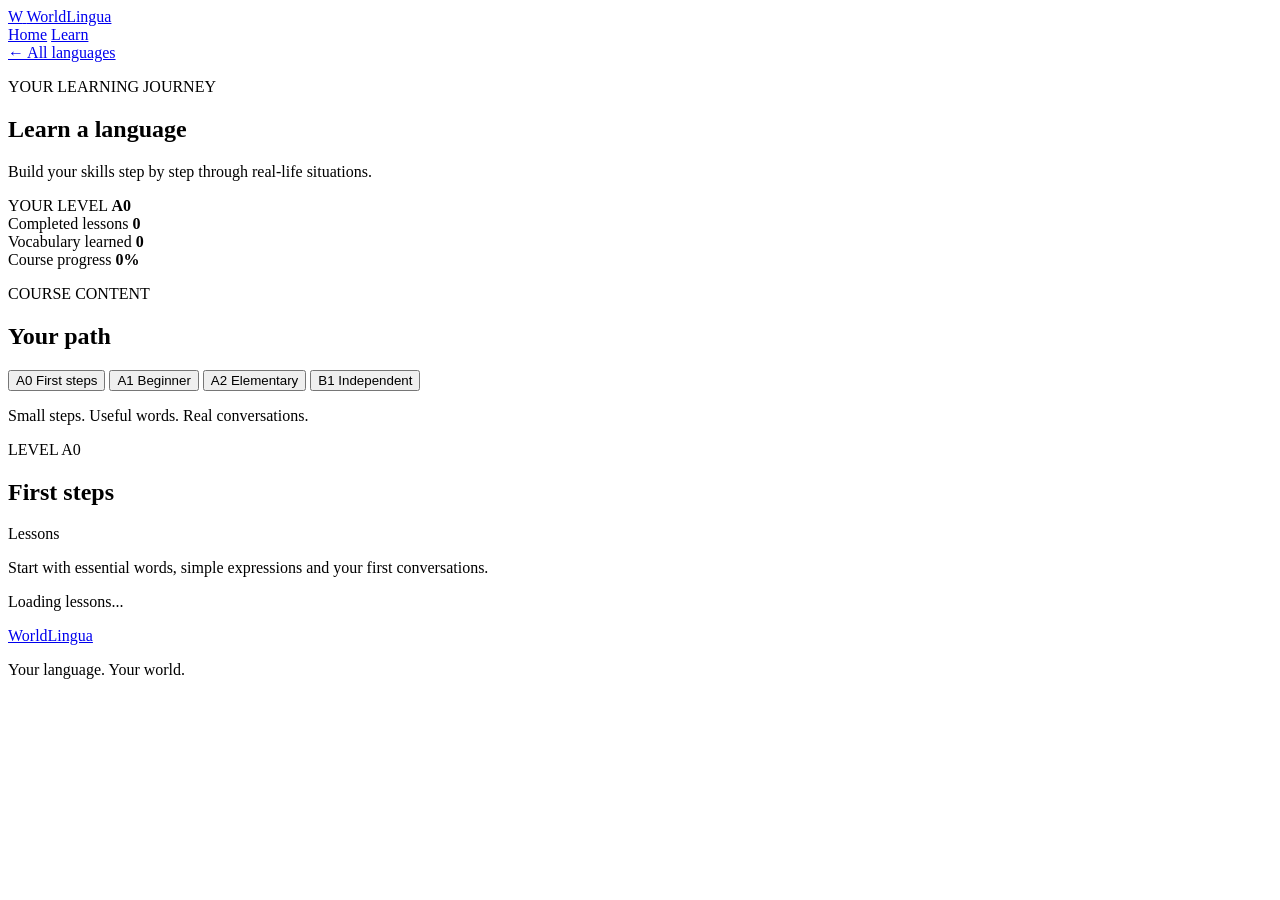
==== learn.html @ dd46c09b "Add files via upload" ====
<!DOCTYPE html>
<html lang="en">
<head>
  <meta charset="UTF-8">
  <meta name="viewport" content="width=device-width, initial-scale=1.0">
  <meta name="theme-color" content="#f7f5ef">
  <meta name="description" content="Learn languages step by step with WorldLingua. Explore vocabulary, useful sentences, dialogues and practical exercises from A0 to B1.">
  <title>Learn | WorldLingua</title>
  <link rel="stylesheet" href="css/style.css">
</head>
<body class="learn-page">

  <header class="site-header">
    <a class="brand" href="index.html" aria-label="WorldLingua homepage">
      <span class="brand-mark" aria-hidden="true">W</span>
      <span>WorldLingua</span>
    </a>

    <nav class="header-nav" aria-label="Main navigation">
      <a href="index.html">Home</a>
      <a href="#course-content">Learn</a>
    </nav>
  </header>

  <main class="learn-main">

    <section class="learn-heading">
      <a class="back-link" href="index.html">← All languages</a>

      <div class="learn-heading-row">
        <div>
          <p class="eyebrow">YOUR LEARNING JOURNEY</p>
          <h1 id="language-title">Learn a language</h1>
          <p class="learn-intro" id="language-description">
            Build your skills step by step through real-life situations.
          </p>
        </div>

        <div class="level-indicator">
          <span class="level-label">YOUR LEVEL</span>
          <strong id="current-level">A0</strong>
        </div>
      </div>
    </section>

    <section class="learning-overview" aria-label="Learning progress">
      <div class="overview-card">
        <span class="overview-label">Completed lessons</span>
        <strong id="completed-count">0</strong>
      </div>

      <div class="overview-card">
        <span class="overview-label">Vocabulary learned</span>
        <strong id="vocabulary-count">0</strong>
      </div>

      <div class="overview-card">
        <span class="overview-label">Course progress</span>
        <strong id="progress-percent">0%</strong>
      </div>
    </section>

    <section class="course-layout" id="course-content">

      <aside class="course-sidebar">
        <div class="sidebar-heading">
          <p class="eyebrow">COURSE CONTENT</p>
          <h2>Your path</h2>
        </div>

        <div class="level-tabs" id="level-tabs" aria-label="Choose your level">
          <button class="level-tab active" type="button" data-level="A0">
            <span class="level-tab-code">A0</span>
            <span class="level-tab-name">First steps</span>
          </button>

          <button class="level-tab" type="button" data-level="A1">
            <span class="level-tab-code">A1</span>
            <span class="level-tab-name">Beginner</span>
          </button>

          <button class="level-tab" type="button" data-level="A2">
            <span class="level-tab-code">A2</span>
            <span class="level-tab-name">Elementary</span>
          </button>

          <button class="level-tab" type="button" data-level="B1">
            <span class="level-tab-code">B1</span>
            <span class="level-tab-name">Independent</span>
          </button>
        </div>

        <div class="sidebar-note">
          <span class="sidebar-note-line"></span>
          <p>Small steps. Useful words. Real conversations.</p>
        </div>
      </aside>

      <div class="course-main">

        <section class="lesson-list-section" id="lesson-list-section">
          <div class="section-heading-row">
            <div>
              <p class="eyebrow" id="selected-level-eyebrow">LEVEL A0</p>
              <h2 id="selected-level-title">First steps</h2>
            </div>
            <span class="lesson-total" id="lesson-total">Lessons</span>
          </div>

          <p class="section-description" id="level-description">
            Start with essential words, simple expressions and your first conversations.
          </p>

          <div id="lesson-list" class="lesson-list">
            <p class="loading-message">Loading lessons...</p>
          </div>
        </section>

        <section class="lesson-workspace" id="lesson-workspace" hidden>
          <div class="workspace-top">
            <button class="back-link" type="button" id="back-to-lessons">
              ← Back to lessons
            </button>
            <span id="lesson-level-badge" class="lesson-level-badge">A0</span>
          </div>

          <div class="workspace-heading">
            <p class="eyebrow" id="lesson-category">EVERYDAY LIFE</p>
            <h2 id="lesson-title">Lesson title</h2>
            <p id="lesson-intro" class="section-description"></p>
          </div>

          <div class="lesson-step-tabs" id="lesson-step-tabs" aria-label="Lesson sections">
            <button type="button" class="lesson-step-tab active" data-step="vocabulary">
              Vocabulary
            </button>
            <button type="button" class="lesson-step-tab" data-step="sentences">
              Sentences
            </button>
            <button type="button" class="lesson-step-tab" data-step="dialogue">
              Dialogue
            </button>
            <button type="button" class="lesson-step-tab" data-step="practice">
              Practice
            </button>
          </div>

          <div class="lesson-panel" id="lesson-panel">
            <p class="loading-message">Preparing your lesson...</p>
          </div>

          <div class="lesson-navigation">
            <button type="button" class="button button-secondary" id="previous-lesson">
              Previous lesson
            </button>
            <button type="button" class="button button-primary" id="next-lesson">
              Next lesson →
            </button>
          </div>

          <div class="lesson-completion">
            <div>
              <h3>Finished this lesson?</h3>
              <p>Mark it as complete to track your learning progress.</p>
            </div>
            <button type="button" class="button button-primary" id="complete-lesson">
              Mark as complete
            </button>
          </div>
        </section>

      </div>
    </section>

  </main>

  <footer class="site-footer">
    <a class="footer-brand" href="index.html">WorldLingua</a>
    <p>Your language. Your world.</p>
  </footer>

  <script src="languages/de.js"></script>
  <script src="languages/en.js"></script>
  <script src="languages/fr.js"></script>
  <script src="languages/es.js"></script>
  <script src="languages/ja.js"></script>

  <script src="js/speech.js"></script>
  <script src="js/progress.js"></script>
  <script src="js/learner.js"></script>
  <script src="js/app.js"></script>

</body>
</html>
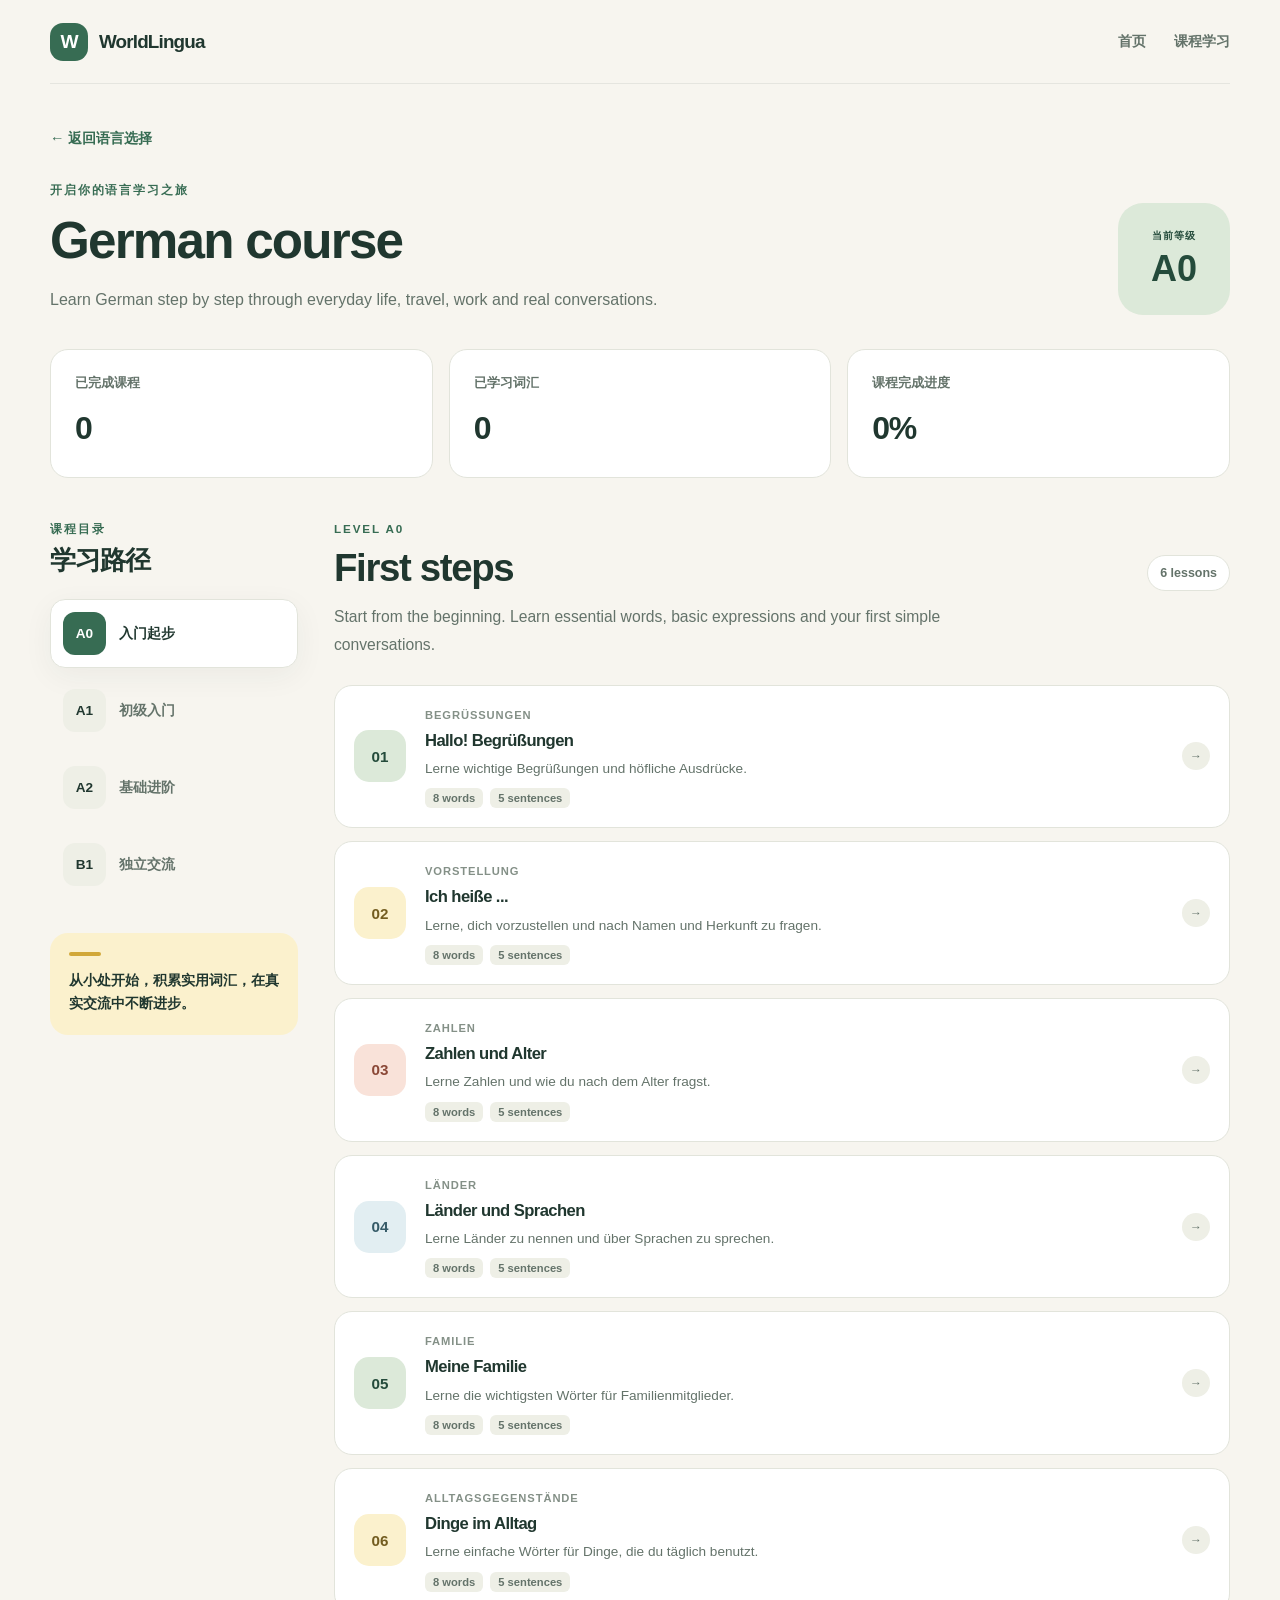
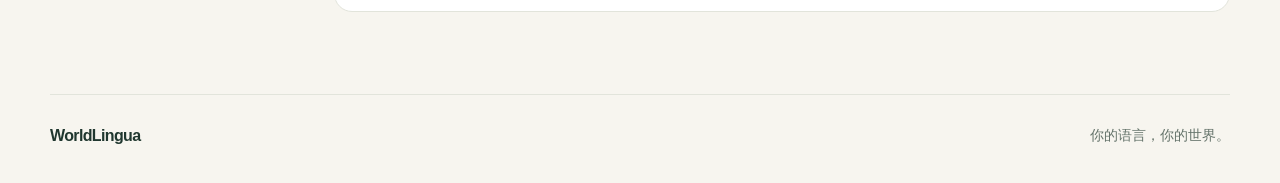
==== commit 15857a7e: "Translate learn.html content to Chinese Updated the language settings and content in learn.html to C" ====
--- a/learn.html
+++ b/learn.html
@@ -1,62 +1,62 @@
 
 <!DOCTYPE html>
-<html lang="en">
+<html lang="zh-CN">
 <head>
   <meta charset="UTF-8">
   <meta name="viewport" content="width=device-width, initial-scale=1.0">
   <meta name="theme-color" content="#f7f5ef">
-  <meta name="description" content="Learn languages step by step with WorldLingua. Explore vocabulary, useful sentences, dialogues and practical exercises from A0 to B1.">
-  <title>Learn | WorldLingua</title>
+  <meta name="description" content="WorldLingua 世界语言学习平台。学习德语、英语、法语、西班牙语和日语，从 A0 到 B1 循序渐进地掌握词汇、例句、对话与实用表达。">
+  <title>课程学习 | WorldLingua</title>
   <link rel="stylesheet" href="css/style.css">
 </head>
 <body class="learn-page">
 
   <header class="site-header">
-    <a class="brand" href="index.html" aria-label="WorldLingua homepage">
+    <a class="brand" href="index.html" aria-label="WorldLingua 首页">
       <span class="brand-mark" aria-hidden="true">W</span>
       <span>WorldLingua</span>
     </a>
 
-    <nav class="header-nav" aria-label="Main navigation">
-      <a href="index.html">Home</a>
-      <a href="#course-content">Learn</a>
+    <nav class="header-nav" aria-label="主导航">
+      <a href="index.html">首页</a>
+      <a href="#course-content">课程学习</a>
     </nav>
   </header>
 
   <main class="learn-main">
 
     <section class="learn-heading">
-      <a class="back-link" href="index.html">← All languages</a>
+      <a class="back-link" href="index.html">← 返回语言选择</a>
 
       <div class="learn-heading-row">
         <div>
-          <p class="eyebrow">YOUR LEARNING JOURNEY</p>
-          <h1 id="language-title">Learn a language</h1>
+          <p class="eyebrow">开启你的语言学习之旅</p>
+          <h1 id="language-title">学习一门新语言</h1>
           <p class="learn-intro" id="language-description">
-            Build your skills step by step through real-life situations.
+            从真实生活场景出发，一步一步提升语言能力。
           </p>
         </div>
 
         <div class="level-indicator">
-          <span class="level-label">YOUR LEVEL</span>
+          <span class="level-label">当前等级</span>
           <strong id="current-level">A0</strong>
         </div>
       </div>
     </section>
 
-    <section class="learning-overview" aria-label="Learning progress">
+    <section class="learning-overview" aria-label="学习进度">
       <div class="overview-card">
-        <span class="overview-label">Completed lessons</span>
+        <span class="overview-label">已完成课程</span>
         <strong id="completed-count">0</strong>
       </div>
 
       <div class="overview-card">
-        <span class="overview-label">Vocabulary learned</span>
+        <span class="overview-label">已学习词汇</span>
         <strong id="vocabulary-count">0</strong>
       </div>
 
       <div class="overview-card">
-        <span class="overview-label">Course progress</span>
+        <span class="overview-label">课程完成进度</span>
         <strong id="progress-percent">0%</strong>
       </div>
     </section>
@@ -65,35 +65,35 @@
 
       <aside class="course-sidebar">
         <div class="sidebar-heading">
-          <p class="eyebrow">COURSE CONTENT</p>
-          <h2>Your path</h2>
+          <p class="eyebrow">课程目录</p>
+          <h2>学习路径</h2>
         </div>
 
-        <div class="level-tabs" id="level-tabs" aria-label="Choose your level">
+        <div class="level-tabs" id="level-tabs" aria-label="选择学习等级">
           <button class="level-tab active" type="button" data-level="A0">
             <span class="level-tab-code">A0</span>
-            <span class="level-tab-name">First steps</span>
+            <span class="level-tab-name">入门起步</span>
           </button>
 
           <button class="level-tab" type="button" data-level="A1">
             <span class="level-tab-code">A1</span>
-            <span class="level-tab-name">Beginner</span>
+            <span class="level-tab-name">初级入门</span>
           </button>
 
           <button class="level-tab" type="button" data-level="A2">
             <span class="level-tab-code">A2</span>
-            <span class="level-tab-name">Elementary</span>
+            <span class="level-tab-name">基础进阶</span>
           </button>
 
           <button class="level-tab" type="button" data-level="B1">
             <span class="level-tab-code">B1</span>
-            <span class="level-tab-name">Independent</span>
+            <span class="level-tab-name">独立交流</span>
           </button>
         </div>
 
         <div class="sidebar-note">
           <span class="sidebar-note-line"></span>
-          <p>Small steps. Useful words. Real conversations.</p>
+          <p>从小处开始，积累实用词汇，在真实交流中不断进步。</p>
         </div>
       </aside>
 
@@ -102,70 +102,70 @@
         <section class="lesson-list-section" id="lesson-list-section">
           <div class="section-heading-row">
             <div>
-              <p class="eyebrow" id="selected-level-eyebrow">LEVEL A0</p>
-              <h2 id="selected-level-title">First steps</h2>
+              <p class="eyebrow" id="selected-level-eyebrow">当前等级 A0</p>
+              <h2 id="selected-level-title">入门起步</h2>
             </div>
-            <span class="lesson-total" id="lesson-total">Lessons</span>
+            <span class="lesson-total" id="lesson-total">课程列表</span>
           </div>
 
           <p class="section-description" id="level-description">
-            Start with essential words, simple expressions and your first conversations.
+            从最常用的词汇和简单表达开始，练习你的第一段对话。
           </p>
 
           <div id="lesson-list" class="lesson-list">
-            <p class="loading-message">Loading lessons...</p>
+            <p class="loading-message">正在加载课程……</p>
           </div>
         </section>
 
         <section class="lesson-workspace" id="lesson-workspace" hidden>
           <div class="workspace-top">
             <button class="back-link" type="button" id="back-to-lessons">
-              ← Back to lessons
+              ← 返回课程列表
             </button>
             <span id="lesson-level-badge" class="lesson-level-badge">A0</span>
           </div>
 
           <div class="workspace-heading">
-            <p class="eyebrow" id="lesson-category">EVERYDAY LIFE</p>
-            <h2 id="lesson-title">Lesson title</h2>
+            <p class="eyebrow" id="lesson-category">日常生活</p>
+            <h2 id="lesson-title">课程标题</h2>
             <p id="lesson-intro" class="section-description"></p>
           </div>
 
-          <div class="lesson-step-tabs" id="lesson-step-tabs" aria-label="Lesson sections">
+          <div class="lesson-step-tabs" id="lesson-step-tabs" aria-label="课程学习模块">
             <button type="button" class="lesson-step-tab active" data-step="vocabulary">
-              Vocabulary
+              单词
             </button>
             <button type="button" class="lesson-step-tab" data-step="sentences">
-              Sentences
+              例句
             </button>
             <button type="button" class="lesson-step-tab" data-step="dialogue">
-              Dialogue
+              情景对话
             </button>
             <button type="button" class="lesson-step-tab" data-step="practice">
-              Practice
+              练习
             </button>
           </div>
 
           <div class="lesson-panel" id="lesson-panel">
-            <p class="loading-message">Preparing your lesson...</p>
+            <p class="loading-message">正在准备课程内容……</p>
           </div>
 
           <div class="lesson-navigation">
             <button type="button" class="button button-secondary" id="previous-lesson">
-              Previous lesson
+              上一课
             </button>
             <button type="button" class="button button-primary" id="next-lesson">
-              Next lesson →
+              下一课 →
             </button>
           </div>
 
           <div class="lesson-completion">
             <div>
-              <h3>Finished this lesson?</h3>
-              <p>Mark it as complete to track your learning progress.</p>
+              <h3>学完这一课了吗？</h3>
+              <p>完成课程后进行标记，方便追踪你的学习进度。</p>
             </div>
             <button type="button" class="button button-primary" id="complete-lesson">
-              Mark as complete
+              标记为已完成
             </button>
           </div>
         </section>
@@ -177,7 +177,7 @@
 
   <footer class="site-footer">
     <a class="footer-brand" href="index.html">WorldLingua</a>
-    <p>Your language. Your world.</p>
+    <p>你的语言，你的世界。</p>
   </footer>
 
   <script src="languages/de.js"></script>
--- a/css/style.css
+++ b/css/style.css
@@ -0,0 +1,2170 @@
+
+/* =========================================================
+   WorldLingua — Main stylesheet
+   File: css/style.css
+   ========================================================= */
+
+/* ---------- 1. Design tokens ---------- */
+
+:root {
+  --page-bg: #f7f5ef;
+  --surface: #ffffff;
+  --surface-soft: #eeefe6;
+
+  --ink: #20372f;
+  --ink-soft: #64736a;
+  --ink-muted: #849087;
+
+  --green: #376c53;
+  --green-dark: #244b3b;
+  --green-light: #dce9d9;
+
+  --yellow: #f3d77b;
+  --yellow-light: #fbf1cd;
+
+  --coral: #ed9278;
+  --coral-light: #f9e2d9;
+
+  --blue: #a8c9d6;
+  --blue-light: #e2eef2;
+
+  --purple: #c6b6dc;
+  --purple-light: #eee7f5;
+
+  --border: #e2e4db;
+  --border-strong: #d3d9ce;
+
+  --shadow-soft: 0 8px 30px rgba(32, 55, 47, 0.055);
+  --shadow-hover: 0 14px 38px rgba(32, 55, 47, 0.11);
+
+  --radius-sm: 10px;
+  --radius-md: 18px;
+  --radius-lg: 26px;
+  --radius-xl: 34px;
+
+  --content-width: 1180px;
+
+  --font-main:
+    Inter,
+    "Segoe UI",
+    "Helvetica Neue",
+    Arial,
+    "Noto Sans",
+    "Yu Gothic",
+    "Hiragino Kaku Gothic ProN",
+    Meiryo,
+    sans-serif;
+}
+
+/* ---------- 2. Reset and base ---------- */
+
+* {
+  box-sizing: border-box;
+}
+
+html {
+  scroll-behavior: smooth;
+  scroll-padding-top: 90px;
+}
+
+body {
+  margin: 0;
+  background: var(--page-bg);
+  color: var(--ink);
+  font-family: var(--font-main);
+  font-size: 16px;
+  line-height: 1.65;
+  -webkit-font-smoothing: antialiased;
+  text-rendering: optimizeLegibility;
+}
+
+body,
+button,
+input,
+select,
+textarea {
+  font-family: var(--font-main);
+}
+
+button,
+input,
+select,
+textarea {
+  font-size: inherit;
+}
+
+button {
+  color: inherit;
+}
+
+button:focus-visible,
+a:focus-visible,
+input:focus-visible,
+select:focus-visible,
+textarea:focus-visible {
+  outline: 3px solid rgba(55, 108, 83, 0.35);
+  outline-offset: 4px;
+}
+
+a {
+  color: inherit;
+  text-decoration: none;
+}
+
+button {
+  -webkit-tap-highlight-color: transparent;
+}
+
+img,
+svg {
+  max-width: 100%;
+}
+
+[hidden] {
+  display: none !important;
+}
+
+::selection {
+  background: var(--green-light);
+  color: var(--green-dark);
+}
+
+/* ---------- 3. Shared typography ---------- */
+
+h1,
+h2,
+h3,
+h4,
+p {
+  margin-top: 0;
+}
+
+h1,
+h2,
+h3,
+h4 {
+  color: var(--ink);
+  line-height: 1.2;
+  letter-spacing: -0.035em;
+}
+
+h1 {
+  font-size: clamp(2.5rem, 5vw, 4.7rem);
+  font-weight: 750;
+}
+
+h2 {
+  font-size: clamp(1.7rem, 3vw, 2.6rem);
+  font-weight: 720;
+}
+
+h3 {
+  font-size: 1.2rem;
+  font-weight: 700;
+}
+
+p {
+  color: var(--ink-soft);
+}
+
+.eyebrow {
+  margin-bottom: 12px;
+  color: var(--green);
+  font-size: 0.73rem;
+  font-weight: 800;
+  letter-spacing: 0.16em;
+  line-height: 1.5;
+}
+
+.section-description {
+  max-width: 650px;
+  color: var(--ink-soft);
+  font-size: 0.98rem;
+  line-height: 1.8;
+}
+
+.loading-message {
+  padding: 24px;
+  color: var(--ink-soft);
+  text-align: center;
+}
+
+/* ---------- 4. Shared header ---------- */
+
+.site-header {
+  position: relative;
+  z-index: 10;
+
+  display: flex;
+  align-items: center;
+  justify-content: space-between;
+  gap: 24px;
+
+  width: min(calc(100% - 64px), var(--content-width));
+  min-height: 84px;
+  margin: 0 auto;
+
+  border-bottom: 1px solid rgba(32, 55, 47, 0.08);
+}
+
+.brand {
+  display: inline-flex;
+  align-items: center;
+  gap: 11px;
+
+  color: var(--ink);
+  font-size: 1.18rem;
+  font-weight: 800;
+  letter-spacing: -0.045em;
+}
+
+.brand-mark {
+  display: grid;
+  width: 38px;
+  height: 38px;
+  place-items: center;
+
+  border-radius: 13px;
+  background: var(--green);
+  color: #fff;
+
+  font-size: 1.2rem;
+  font-weight: 850;
+  letter-spacing: -0.06em;
+}
+
+.header-nav {
+  display: flex;
+  align-items: center;
+  gap: 28px;
+}
+
+.header-nav a {
+  color: var(--ink-soft);
+  font-size: 0.9rem;
+  font-weight: 650;
+  transition: color 0.2s ease;
+}
+
+.header-nav a:hover {
+  color: var(--green);
+}
+
+/* ---------- 5. Buttons and links ---------- */
+
+.button {
+  display: inline-flex;
+  align-items: center;
+  justify-content: center;
+  gap: 9px;
+
+  min-height: 48px;
+  padding: 12px 22px;
+
+  border: 1px solid transparent;
+  border-radius: 999px;
+
+  font-size: 0.92rem;
+  font-weight: 750;
+  line-height: 1.3;
+  text-align: center;
+
+  cursor: pointer;
+  transition:
+    background 0.2s ease,
+    color 0.2s ease,
+    border-color 0.2s ease,
+    transform 0.2s ease,
+    box-shadow 0.2s ease;
+}
+
+.button:hover {
+  transform: translateY(-2px);
+}
+
+.button:active {
+  transform: translateY(0);
+}
+
+.button-primary {
+  background: var(--green);
+  color: #fff;
+  box-shadow: 0 5px 14px rgba(55, 108, 83, 0.12);
+}
+
+.button-primary:hover {
+  background: var(--green-dark);
+  box-shadow: 0 8px 18px rgba(55, 108, 83, 0.18);
+}
+
+.button-secondary {
+  border-color: var(--border-strong);
+  background: var(--surface);
+  color: var(--ink);
+}
+
+.button-secondary:hover {
+  border-color: var(--green);
+  background: var(--green-light);
+}
+
+.button:disabled {
+  opacity: 0.42;
+  cursor: not-allowed;
+  transform: none;
+  box-shadow: none;
+}
+
+.back-link {
+  display: inline-flex;
+  align-items: center;
+  gap: 8px;
+
+  padding: 5px 0;
+  border: 0;
+  background: transparent;
+
+  color: var(--green);
+  font-size: 0.9rem;
+  font-weight: 750;
+
+  cursor: pointer;
+}
+
+.back-link:hover {
+  color: var(--green-dark);
+}
+
+/* ---------- 6. Homepage hero ---------- */
+
+.hero {
+  display: grid;
+  grid-template-columns: minmax(0, 1.05fr) minmax(0, 0.95fr);
+  align-items: center;
+  gap: 54px;
+
+  width: min(calc(100% - 64px), var(--content-width));
+  min-height: 540px;
+  margin: 0 auto;
+  padding: 68px 0 76px;
+}
+
+.hero-content {
+  position: relative;
+  z-index: 1;
+}
+
+.hero h1 {
+  max-width: 700px;
+  margin-bottom: 22px;
+  font-size: clamp(2.6rem, 5vw, 4.8rem);
+  line-height: 1.04;
+  letter-spacing: -0.065em;
+}
+
+.hero h1 span {
+  display: block;
+  color: var(--green);
+}
+
+.hero-description {
+  max-width: 540px;
+  margin-bottom: 30px;
+  font-size: 1.08rem;
+  line-height: 1.85;
+}
+
+.hero-actions {
+  display: flex;
+  flex-wrap: wrap;
+  align-items: center;
+  gap: 12px;
+}
+
+.hero-visual {
+  position: relative;
+  display: flex;
+  align-items: center;
+  justify-content: center;
+
+  min-width: 0;
+}
+
+.hero-visual svg {
+  display: block;
+  width: 100%;
+  height: auto;
+  overflow: visible;
+}
+
+/* Support the SVG illustration in the homepage. */
+
+.hero-visual svg path,
+.hero-visual svg circle,
+.hero-visual svg ellipse,
+.hero-visual svg rect,
+.hero-visual svg line,
+.hero-visual svg polygon {
+  vector-effect: non-scaling-stroke;
+}
+
+/* ---------- 7. Homepage language section ---------- */
+
+.languages-section {
+  padding: 76px 0 92px;
+  background: #fff;
+}
+
+.section-container {
+  width: min(calc(100% - 64px), var(--content-width));
+  margin: 0 auto;
+}
+
+.section-heading {
+  display: flex;
+  align-items: flex-end;
+  justify-content: space-between;
+  gap: 24px;
+  margin-bottom: 36px;
+}
+
+.section-heading h2 {
+  max-width: 620px;
+  margin-bottom: 0;
+}
+
+.section-heading p {
+  max-width: 450px;
+  margin-bottom: 0;
+}
+
+.language-grid {
+  display: grid;
+  grid-template-columns: repeat(5, minmax(0, 1fr));
+  gap: 17px;
+}
+
+.language-card {
+  position: relative;
+  display: flex;
+  flex-direction: column;
+  align-items: flex-start;
+
+  min-height: 220px;
+  padding: 22px 19px;
+
+  overflow: hidden;
+  border: 1px solid transparent;
+  border-radius: var(--radius-md);
+
+  transition:
+    transform 0.22s ease,
+    box-shadow 0.22s ease,
+    border-color 0.22s ease;
+}
+
+.language-card:hover {
+  transform: translateY(-5px);
+  border-color: rgba(32, 55, 47, 0.12);
+  box-shadow: var(--shadow-hover);
+}
+
+.language-card:nth-child(5n + 1) {
+  background: var(--green-light);
+}
+
+.language-card:nth-child(5n + 2) {
+  background: var(--yellow-light);
+}
+
+.language-card:nth-child(5n + 3) {
+  background: var(--coral-light);
+}
+
+.language-card:nth-child(5n + 4) {
+  background: var(--blue-light);
+}
+
+.language-card:nth-child(5n + 5) {
+  background: var(--purple-light);
+}
+
+.language-card h3 {
+  margin-bottom: 8px;
+  font-size: 1.12rem;
+}
+
+.language-card p {
+  margin-bottom: 22px;
+  font-size: 0.84rem;
+  line-height: 1.65;
+}
+
+.language-card .language-level {
+  display: inline-flex;
+  align-items: center;
+  margin-top: auto;
+  padding: 6px 10px;
+
+  border: 1px solid rgba(32, 55, 47, 0.1);
+  border-radius: 999px;
+
+  color: var(--ink);
+  font-size: 0.73rem;
+  font-weight: 750;
+}
+
+.language-card .card-arrow {
+  position: absolute;
+  top: 20px;
+  right: 18px;
+
+  color: var(--ink);
+  font-size: 1.1rem;
+  transition: transform 0.2s ease;
+}
+
+.language-card:hover .card-arrow {
+  transform: translate(3px, -3px);
+}
+
+/* ---------- 8. Homepage method section ---------- */
+
+.method-section {
+  padding: 86px 0;
+}
+
+.method-grid {
+  display: grid;
+  grid-template-columns: repeat(3, minmax(0, 1fr));
+  gap: 22px;
+}
+
+.method-card {
+  padding: 28px;
+  border: 1px solid var(--border);
+  border-radius: var(--radius-lg);
+  background: var(--surface);
+}
+
+.method-number {
+  display: grid;
+  width: 44px;
+  height: 44px;
+  margin-bottom: 25px;
+  place-items: center;
+
+  border-radius: 14px;
+  background: var(--green-light);
+  color: var(--green-dark);
+
+  font-size: 0.95rem;
+  font-weight: 850;
+}
+
+.method-card:nth-child(2) .method-number {
+  background: var(--yellow-light);
+}
+
+.method-card:nth-child(3) .method-number {
+  background: var(--coral-light);
+}
+
+.method-card h3 {
+  margin-bottom: 12px;
+}
+
+.method-card p {
+  margin-bottom: 0;
+  line-height: 1.8;
+}
+
+/* ---------- 9. Shared footer ---------- */
+
+.site-footer {
+  display: flex;
+  align-items: center;
+  justify-content: space-between;
+  gap: 20px;
+
+  width: min(calc(100% - 64px), var(--content-width));
+  margin: 0 auto;
+  padding: 28px 0 34px;
+
+  border-top: 1px solid var(--border);
+}
+
+.footer-brand {
+  color: var(--ink);
+  font-weight: 800;
+  letter-spacing: -0.04em;
+}
+
+.site-footer p {
+  margin: 0;
+  font-size: 0.85rem;
+}
+
+/* ---------- 10. Learning page header ---------- */
+
+.learn-page {
+  min-height: 100vh;
+}
+
+.learn-main {
+  width: min(calc(100% - 64px), var(--content-width));
+  margin: 0 auto;
+}
+
+.learn-heading {
+  padding: 38px 0 34px;
+}
+
+.learn-heading > .back-link {
+  margin-bottom: 25px;
+}
+
+.learn-heading-row {
+  display: flex;
+  align-items: flex-end;
+  justify-content: space-between;
+  gap: 30px;
+}
+
+.learn-heading h1 {
+  margin-bottom: 14px;
+  font-size: clamp(2.2rem, 4vw, 3.5rem);
+  overflow-wrap: anywhere;
+}
+
+.learn-intro {
+  max-width: 660px;
+  margin-bottom: 0;
+  font-size: 1rem;
+  line-height: 1.8;
+}
+
+.level-indicator {
+  display: flex;
+  flex-shrink: 0;
+  flex-direction: column;
+  align-items: center;
+  justify-content: center;
+
+  min-width: 112px;
+  min-height: 112px;
+  padding: 18px;
+
+  border-radius: 25px;
+  background: var(--green-light);
+}
+
+.level-label {
+  color: var(--green-dark);
+  font-size: 0.65rem;
+  font-weight: 800;
+  letter-spacing: 0.1em;
+}
+
+.level-indicator strong {
+  margin-top: 3px;
+  color: var(--green-dark);
+  font-size: 2.25rem;
+  line-height: 1.2;
+}
+
+/* ---------- 11. Learning progress overview ---------- */
+
+.learning-overview {
+  display: grid;
+  grid-template-columns: repeat(3, minmax(0, 1fr));
+  gap: 16px;
+  margin-bottom: 42px;
+}
+
+.overview-card {
+  padding: 22px 24px;
+  border: 1px solid var(--border);
+  border-radius: var(--radius-md);
+  background: var(--surface);
+}
+
+.overview-label {
+  display: block;
+  margin-bottom: 8px;
+  color: var(--ink-soft);
+  font-size: 0.84rem;
+  font-weight: 600;
+}
+
+.overview-card strong {
+  color: var(--ink);
+  font-size: 2rem;
+  font-weight: 800;
+  letter-spacing: -0.045em;
+}
+
+/* ---------- 12. Course layout ---------- */
+
+.course-layout {
+  display: grid;
+  grid-template-columns: 248px minmax(0, 1fr);
+  align-items: start;
+  gap: 36px;
+  padding-bottom: 82px;
+}
+
+.course-sidebar {
+  position: sticky;
+  top: 24px;
+  min-width: 0;
+}
+
+.sidebar-heading {
+  margin-bottom: 22px;
+}
+
+.sidebar-heading .eyebrow {
+  margin-bottom: 8px;
+}
+
+.sidebar-heading h2 {
+  margin-bottom: 0;
+  font-size: 1.65rem;
+}
+
+.level-tabs {
+  display: flex;
+  flex-direction: column;
+  gap: 8px;
+}
+
+.level-tab {
+  display: flex;
+  align-items: center;
+  gap: 13px;
+
+  width: 100%;
+  min-height: 68px;
+  padding: 12px;
+
+  border: 1px solid transparent;
+  border-radius: 15px;
+  background: transparent;
+
+  text-align: left;
+  cursor: pointer;
+
+  transition:
+    background 0.2s ease,
+    border-color 0.2s ease,
+    transform 0.2s ease;
+}
+
+.level-tab:hover {
+  background: rgba(255, 255, 255, 0.65);
+}
+
+.level-tab.active {
+  border-color: var(--border);
+  background: var(--surface);
+  box-shadow: var(--shadow-soft);
+}
+
+.level-tab-code {
+  display: grid;
+  flex-shrink: 0;
+  width: 43px;
+  height: 43px;
+  place-items: center;
+
+  border-radius: 12px;
+  background: var(--surface-soft);
+
+  color: var(--ink);
+  font-size: 0.85rem;
+  font-weight: 850;
+}
+
+.level-tab.active .level-tab-code {
+  background: var(--green);
+  color: #fff;
+}
+
+.level-tab-name {
+  color: var(--ink-soft);
+  font-size: 0.88rem;
+  font-weight: 700;
+}
+
+.level-tab.active .level-tab-name {
+  color: var(--ink);
+}
+
+.sidebar-note {
+  margin-top: 34px;
+  padding: 19px;
+  border-radius: var(--radius-md);
+  background: var(--yellow-light);
+}
+
+.sidebar-note-line {
+  display: block;
+  width: 32px;
+  height: 4px;
+  margin-bottom: 13px;
+  border-radius: 999px;
+  background: #d1a839;
+}
+
+.sidebar-note p {
+  margin-bottom: 0;
+  color: var(--ink);
+  font-size: 0.86rem;
+  font-weight: 650;
+  line-height: 1.7;
+}
+
+/* ---------- 13. Lesson list section ---------- */
+
+.course-main {
+  min-width: 0;
+}
+
+.lesson-list-section {
+  min-width: 0;
+}
+
+.section-heading-row {
+  display: flex;
+  align-items: flex-end;
+  justify-content: space-between;
+  gap: 20px;
+  margin-bottom: 12px;
+}
+
+.section-heading-row .eyebrow {
+  margin-bottom: 8px;
+}
+
+.section-heading-row h2 {
+  margin-bottom: 0;
+}
+
+.lesson-total {
+  flex-shrink: 0;
+  padding: 7px 12px;
+  border: 1px solid var(--border);
+  border-radius: 999px;
+  background: var(--surface);
+
+  color: var(--ink-soft);
+  font-size: 0.78rem;
+  font-weight: 750;
+}
+
+.lesson-list-section > .section-description {
+  margin-bottom: 25px;
+}
+
+/* The lesson cards are generated by JavaScript. */
+
+.lesson-list {
+  display: flex;
+  flex-direction: column;
+  gap: 13px;
+}
+
+.lesson-card {
+  display: grid;
+  grid-template-columns: 54px minmax(0, 1fr) auto;
+  align-items: center;
+  gap: 17px;
+
+  width: 100%;
+  min-width: 0;
+  padding: 19px;
+
+  border: 1px solid var(--border);
+  border-radius: var(--radius-md);
+  background: var(--surface);
+
+  text-align: left;
+  cursor: pointer;
+
+  transition:
+    transform 0.2s ease,
+    box-shadow 0.2s ease,
+    border-color 0.2s ease;
+}
+
+.lesson-card:hover {
+  transform: translateY(-2px);
+  border-color: var(--border-strong);
+  box-shadow: var(--shadow-soft);
+}
+
+.lesson-card:focus-visible {
+  outline-offset: 3px;
+}
+
+.lesson-card-number {
+  display: grid;
+  width: 52px;
+  height: 52px;
+  place-items: center;
+
+  border-radius: 15px;
+  background: var(--green-light);
+
+  color: var(--green-dark);
+  font-size: 0.95rem;
+  font-weight: 850;
+}
+
+.lesson-card:nth-child(4n + 2) .lesson-card-number {
+  background: var(--yellow-light);
+  color: #735d20;
+}
+
+.lesson-card:nth-child(4n + 3) .lesson-card-number {
+  background: var(--coral-light);
+  color: #8b4837;
+}
+
+.lesson-card:nth-child(4n + 4) .lesson-card-number {
+  background: var(--blue-light);
+  color: #365b68;
+}
+
+.lesson-card-content {
+  min-width: 0;
+}
+
+.lesson-card-content h3 {
+  margin-bottom: 6px;
+  font-size: 1.04rem;
+  line-height: 1.4;
+  overflow-wrap: anywhere;
+}
+
+.lesson-card-content p {
+  margin-bottom: 8px;
+  font-size: 0.85rem;
+  line-height: 1.65;
+}
+
+.lesson-card-meta {
+  display: flex;
+  flex-wrap: wrap;
+  gap: 7px;
+}
+
+.lesson-card-tag {
+  display: inline-flex;
+  align-items: center;
+  padding: 4px 8px;
+
+  border-radius: 6px;
+  background: var(--surface-soft);
+
+  color: var(--ink-soft);
+  font-size: 0.7rem;
+  font-weight: 700;
+}
+
+.lesson-card-status {
+  display: flex;
+  flex-shrink: 0;
+  align-items: center;
+  justify-content: center;
+
+  min-width: 28px;
+  min-height: 28px;
+  padding: 5px;
+
+  border-radius: 999px;
+  background: var(--surface-soft);
+
+  color: var(--ink-soft);
+  font-size: 0.75rem;
+  font-weight: 800;
+}
+
+.lesson-card.completed .lesson-card-status {
+  background: var(--green-light);
+  color: var(--green-dark);
+}
+
+.empty-lessons {
+  padding: 30px;
+  border: 1px dashed var(--border-strong);
+  border-radius: var(--radius-md);
+  background: rgba(255, 255, 255, 0.5);
+  color: var(--ink-soft);
+  text-align: center;
+}
+
+/* ---------- 14. Lesson workspace ---------- */
+
+.lesson-workspace {
+  min-width: 0;
+  padding: 25px;
+  border: 1px solid var(--border);
+  border-radius: var(--radius-lg);
+  background: var(--surface);
+  box-shadow: var(--shadow-soft);
+}
+
+.workspace-top {
+  display: flex;
+  align-items: center;
+  justify-content: space-between;
+  gap: 16px;
+  margin-bottom: 26px;
+}
+
+.lesson-level-badge {
+  display: inline-flex;
+  align-items: center;
+  justify-content: center;
+
+  min-width: 47px;
+  min-height: 32px;
+  padding: 6px 10px;
+
+  border-radius: 999px;
+  background: var(--green-light);
+
+  color: var(--green-dark);
+  font-size: 0.78rem;
+  font-weight: 850;
+}
+
+.workspace-heading {
+  margin-bottom: 27px;
+}
+
+.workspace-heading .eyebrow {
+  margin-bottom: 10px;
+}
+
+.workspace-heading h2 {
+  margin-bottom: 13px;
+  font-size: clamp(1.8rem, 3.5vw, 2.6rem);
+  overflow-wrap: anywhere;
+}
+
+.workspace-heading .section-description {
+  margin-bottom: 0;
+}
+
+/* ---------- 15. Lesson section tabs ---------- */
+
+.lesson-step-tabs {
+  display: flex;
+  gap: 5px;
+  padding: 5px;
+  margin-bottom: 25px;
+
+  overflow-x: auto;
+  border-radius: 14px;
+  background: var(--surface-soft);
+}
+
+.lesson-step-tab {
+  flex: 1 0 auto;
+  min-height: 42px;
+  padding: 9px 13px;
+
+  border: 0;
+  border-radius: 10px;
+  background: transparent;
+
+  color: var(--ink-soft);
+  font-size: 0.82rem;
+  font-weight: 750;
+  white-space: nowrap;
+
+  cursor: pointer;
+  transition:
+    background 0.2s ease,
+    color 0.2s ease,
+    box-shadow 0.2s ease;
+}
+
+.lesson-step-tab:hover {
+  color: var(--ink);
+}
+
+.lesson-step-tab.active {
+  background: var(--surface);
+  color: var(--green-dark);
+  box-shadow: 0 2px 8px rgba(32, 55, 47, 0.07);
+}
+
+/* ---------- 16. Vocabulary cards ---------- */
+
+.lesson-panel {
+  min-width: 0;
+}
+
+.vocabulary-grid {
+  display: grid;
+  grid-template-columns: repeat(2, minmax(0, 1fr));
+  gap: 12px;
+}
+
+.vocabulary-card {
+  display: flex;
+  flex-direction: column;
+  min-width: 0;
+  padding: 17px;
+
+  border: 1px solid var(--border);
+  border-radius: 15px;
+  background: #fff;
+}
+
+.vocabulary-card-top {
+  display: flex;
+  align-items: flex-start;
+  justify-content: space-between;
+  gap: 10px;
+}
+
+.vocabulary-word {
+  min-width: 0;
+  margin-bottom: 8px;
+  color: var(--ink);
+  font-size: 1.12rem;
+  font-weight: 800;
+  line-height: 1.5;
+  overflow-wrap: anywhere;
+}
+
+.vocabulary-reading {
+  display: block;
+  margin-top: 2px;
+  color: var(--ink-muted);
+  font-size: 0.8rem;
+  font-weight: 500;
+}
+
+.vocabulary-translation {
+  margin-bottom: 0;
+  color: var(--ink-soft);
+  font-size: 0.9rem;
+  line-height: 1.65;
+  overflow-wrap: anywhere;
+}
+
+.vocabulary-example {
+  margin-top: 12px;
+  padding-top: 11px;
+  border-top: 1px solid var(--border);
+
+  color: var(--ink-soft);
+  font-size: 0.82rem;
+  line-height: 1.7;
+}
+
+.vocabulary-example strong {
+  color: var(--ink);
+  font-weight: 700;
+}
+
+/* ---------- 17. Speaker controls ---------- */
+
+/*
+  Use the speaker symbol directly beside the word or sentence.
+  Do not add redundant playback labels or decorative icons.
+*/
+
+.speaker-button {
+  display: inline-flex;
+  flex-shrink: 0;
+  align-items: center;
+  justify-content: center;
+
+  width: 35px;
+  height: 35px;
+  padding: 0;
+
+  border: 1px solid var(--border);
+  border-radius: 50%;
+  background: var(--surface);
+
+  color: var(--green);
+  font-size: 1rem;
+  line-height: 1;
+
+  cursor: pointer;
+  transition:
+    background 0.2s ease,
+    color 0.2s ease,
+    border-color 0.2s ease,
+    transform 0.2s ease;
+}
+
+.speaker-button:hover {
+  transform: scale(1.06);
+  border-color: var(--green);
+  background: var(--green-light);
+  color: var(--green-dark);
+}
+
+.speaker-button:active {
+  transform: scale(0.96);
+}
+
+.speaker-button.speaking {
+  border-color: var(--green);
+  background: var(--green);
+  color: #fff;
+}
+
+/* ---------- 18. Useful sentence cards ---------- */
+
+.sentence-list {
+  display: flex;
+  flex-direction: column;
+  gap: 12px;
+}
+
+.sentence-card {
+  padding: 19px;
+  border: 1px solid var(--border);
+  border-radius: 15px;
+  background: #fff;
+}
+
+.sentence-card-main {
+  display: flex;
+  align-items: flex-start;
+  justify-content: space-between;
+  gap: 13px;
+}
+
+.sentence-original {
+  margin-bottom: 7px;
+  color: var(--ink);
+  font-size: 1.05rem;
+  font-weight: 750;
+  line-height: 1.7;
+  overflow-wrap: anywhere;
+}
+
+.sentence-reading {
+  margin: -1px 0 8px;
+  color: var(--ink-muted);
+  font-size: 0.84rem;
+  line-height: 1.7;
+}
+
+.sentence-translation {
+  margin-bottom: 0;
+  color: var(--ink-soft);
+  font-size: 0.9rem;
+  line-height: 1.75;
+}
+
+/* ---------- 19. Dialogues ---------- */
+
+.dialogue-list {
+  display: flex;
+  flex-direction: column;
+  gap: 14px;
+}
+
+.dialogue-turn {
+  display: flex;
+  flex-direction: column;
+  align-items: flex-start;
+  max-width: 90%;
+}
+
+.dialogue-turn:nth-child(even) {
+  align-self: flex-end;
+  align-items: flex-end;
+}
+
+.dialogue-speaker {
+  margin-bottom: 6px;
+  color: var(--ink-muted);
+  font-size: 0.75rem;
+  font-weight: 800;
+  letter-spacing: 0.04em;
+}
+
+.dialogue-bubble {
+  display: flex;
+  align-items: flex-start;
+  gap: 10px;
+
+  padding: 14px 16px;
+  border: 1px solid var(--border);
+  border-radius: 16px 16px 16px 5px;
+  background: var(--green-light);
+}
+
+.dialogue-turn:nth-child(even) .dialogue-bubble {
+  border-radius: 16px 16px 5px 16px;
+  background: var(--blue-light);
+}
+
+.dialogue-bubble-content {
+  min-width: 0;
+}
+
+.dialogue-original {
+  margin-bottom: 5px;
+  color: var(--ink);
+  font-size: 0.96rem;
+  font-weight: 700;
+  line-height: 1.7;
+  overflow-wrap: anywhere;
+}
+
+.dialogue-reading {
+  margin-bottom: 5px;
+  color: var(--ink-soft);
+  font-size: 0.82rem;
+  line-height: 1.7;
+}
+
+.dialogue-translation {
+  margin-bottom: 0;
+  color: var(--ink-soft);
+  font-size: 0.84rem;
+  line-height: 1.7;
+}
+
+/* ---------- 20. Practice and quiz ---------- */
+
+.practice-intro {
+  margin-bottom: 20px;
+  color: var(--ink-soft);
+  line-height: 1.8;
+}
+
+.quiz-card {
+  padding: 22px;
+  border: 1px solid var(--border);
+  border-radius: 17px;
+  background: #fff;
+}
+
+.quiz-progress {
+  margin-bottom: 14px;
+  color: var(--ink-muted);
+  font-size: 0.76rem;
+  font-weight: 800;
+  letter-spacing: 0.07em;
+  text-transform: uppercase;
+}
+
+.quiz-question {
+  margin-bottom: 20px;
+  font-size: 1.12rem;
+  font-weight: 750;
+  line-height: 1.65;
+  overflow-wrap: anywhere;
+}
+
+.quiz-options {
+  display: flex;
+  flex-direction: column;
+  gap: 10px;
+}
+
+.quiz-option {
+  display: flex;
+  align-items: center;
+  gap: 12px;
+
+  width: 100%;
+  min-height: 52px;
+  padding: 12px 15px;
+
+  border: 1px solid var(--border);
+  border-radius: 12px;
+  background: #fff;
+
+  color: var(--ink);
+  text-align: left;
+  line-height: 1.55;
+
+  cursor: pointer;
+  transition:
+    border-color 0.2s ease,
+    background 0.2s ease;
+}
+
+.quiz-option:hover:not(:disabled) {
+  border-color: var(--green);
+  background: #f7faf6;
+}
+
+.quiz-option:disabled {
+  cursor: default;
+}
+
+.quiz-option.correct {
+  border-color: #76a986;
+  background: #e6f3e7;
+  color: #245d38;
+}
+
+.quiz-option.incorrect {
+  border-color: #d98a7d;
+  background: #fae9e5;
+  color: #8b3d31;
+}
+
+.quiz-option-letter {
+  display: grid;
+  flex-shrink: 0;
+  width: 28px;
+  height: 28px;
+  place-items: center;
+
+  border: 1px solid var(--border);
+  border-radius: 8px;
+  background: var(--surface-soft);
+
+  font-size: 0.76rem;
+  font-weight: 850;
+}
+
+.quiz-feedback {
+  margin-top: 17px;
+  padding: 14px 16px;
+  border-radius: 12px;
+  background: var(--surface-soft);
+}
+
+.quiz-feedback p {
+  margin-bottom: 0;
+  font-size: 0.88rem;
+  line-height: 1.7;
+}
+
+.quiz-feedback.success {
+  background: #e6f3e7;
+}
+
+.quiz-feedback.error {
+  background: #fae9e5;
+}
+
+.quiz-actions {
+  display: flex;
+  flex-wrap: wrap;
+  justify-content: space-between;
+  gap: 12px;
+  margin-top: 20px;
+}
+
+.quiz-result {
+  padding: 28px 20px;
+  border-radius: 17px;
+  background: var(--green-light);
+  text-align: center;
+}
+
+.quiz-result h3 {
+  margin-bottom: 12px;
+}
+
+.quiz-result strong {
+  display: block;
+  margin-bottom: 10px;
+  color: var(--green-dark);
+  font-size: 2.6rem;
+  line-height: 1.2;
+}
+
+.quiz-result p {
+  margin-bottom: 20px;
+}
+
+/* ---------- 21. Lesson navigation and completion ---------- */
+
+.lesson-navigation {
+  display: flex;
+  justify-content: space-between;
+  gap: 12px;
+  margin-top: 27px;
+}
+
+.lesson-completion {
+  display: flex;
+  align-items: center;
+  justify-content: space-between;
+  gap: 20px;
+
+  margin-top: 32px;
+  padding: 22px;
+
+  border: 1px solid var(--border);
+  border-radius: 17px;
+  background: var(--surface-soft);
+}
+
+.lesson-completion h3 {
+  margin-bottom: 7px;
+  font-size: 1.02rem;
+}
+
+.lesson-completion p {
+  margin-bottom: 0;
+  font-size: 0.84rem;
+  line-height: 1.7;
+}
+
+.lesson-completion .button {
+  flex-shrink: 0;
+}
+
+.lesson-completion.is-complete {
+  border-color: #b8d4bb;
+  background: #e7f1e5;
+}
+
+.lesson-completion.is-complete h3 {
+  color: var(--green-dark);
+}
+
+/* ---------- 22. General content helpers ---------- */
+
+.content-note {
+  margin-top: 20px;
+  padding: 16px 18px;
+  border-left: 4px solid var(--yellow);
+  border-radius: 0 12px 12px 0;
+  background: var(--yellow-light);
+}
+
+.content-note p {
+  margin-bottom: 0;
+  color: var(--ink);
+  font-size: 0.88rem;
+  line-height: 1.75;
+}
+
+.word-category {
+  display: inline-block;
+  margin-bottom: 8px;
+  color: var(--ink-muted);
+  font-size: 0.7rem;
+  font-weight: 800;
+  letter-spacing: 0.08em;
+  text-transform: uppercase;
+}
+
+.grammar-card {
+  margin-bottom: 14px;
+  padding: 20px;
+  border: 1px solid var(--border);
+  border-radius: 15px;
+  background: #fff;
+}
+
+.grammar-card h3 {
+  margin-bottom: 10px;
+}
+
+.grammar-card p:last-child {
+  margin-bottom: 0;
+}
+
+.grammar-example {
+  margin-top: 13px;
+  padding: 12px 14px;
+  border-radius: 10px;
+  background: var(--surface-soft);
+  color: var(--ink);
+  font-size: 0.9rem;
+  line-height: 1.8;
+}
+
+.lesson-section-title {
+  margin-bottom: 18px;
+  font-size: 1.2rem;
+}
+
+/* ---------- 23. Empty, error and status messages ---------- */
+
+.status-message {
+  padding: 17px;
+  border-radius: 12px;
+  background: var(--surface-soft);
+  color: var(--ink-soft);
+  font-size: 0.9rem;
+  line-height: 1.75;
+}
+
+.status-message.error {
+  background: var(--coral-light);
+  color: #743e32;
+}
+
+.status-message.success {
+  background: var(--green-light);
+  color: var(--green-dark);
+}
+
+/* ---------- 24. Japanese and multilingual text ---------- */
+
+[lang="ja"],
+.japanese-text {
+  font-family:
+    "Noto Sans JP",
+    "Yu Gothic",
+    "Hiragino Kaku Gothic ProN",
+    Meiryo,
+    sans-serif;
+  line-height: 1.9;
+}
+
+.vocabulary-word[lang="ja"],
+.sentence-original[lang="ja"],
+.dialogue-original[lang="ja"] {
+  letter-spacing: 0.01em;
+}
+
+.vocabulary-reading,
+.sentence-reading,
+.dialogue-reading {
+  overflow-wrap: anywhere;
+}
+
+/* ---------- 25. Responsive: tablet ---------- */
+
+@media (max-width: 1050px) {
+  .hero {
+    gap: 30px;
+  }
+
+  .language-grid {
+    grid-template-columns: repeat(3, minmax(0, 1fr));
+  }
+
+  .language-card {
+    min-height: 195px;
+  }
+
+  .course-layout {
+    grid-template-columns: 215px minmax(0, 1fr);
+    gap: 24px;
+  }
+
+  .lesson-workspace {
+    padding: 21px;
+  }
+}
+
+/* ---------- 26. Responsive: small tablet ---------- */
+
+@media (max-width: 760px) {
+  .site-header {
+    width: min(calc(100% - 36px), var(--content-width));
+    min-height: 72px;
+  }
+
+  .brand {
+    font-size: 1.05rem;
+  }
+
+  .brand-mark {
+    width: 34px;
+    height: 34px;
+    border-radius: 11px;
+  }
+
+  .header-nav {
+    gap: 17px;
+  }
+
+  .header-nav a {
+    font-size: 0.84rem;
+  }
+
+  .hero {
+    grid-template-columns: 1fr;
+    gap: 28px;
+
+    width: min(calc(100% - 36px), var(--content-width));
+    min-height: auto;
+    padding: 56px 0 65px;
+  }
+
+  .hero h1 {
+    max-width: 650px;
+    font-size: clamp(2.7rem, 9vw, 4.2rem);
+  }
+
+  .hero-visual {
+    max-width: 570px;
+    margin: 0 auto;
+  }
+
+  .section-container {
+    width: min(calc(100% - 36px), var(--content-width));
+  }
+
+  .languages-section {
+    padding: 60px 0 68px;
+  }
+
+  .section-heading {
+    align-items: flex-start;
+    flex-direction: column;
+    gap: 14px;
+    margin-bottom: 27px;
+  }
+
+  .language-grid {
+    grid-template-columns: repeat(2, minmax(0, 1fr));
+    gap: 12px;
+  }
+
+  .language-card {
+    min-height: 190px;
+    padding: 19px 16px;
+  }
+
+  .method-section {
+    padding: 62px 0;
+  }
+
+  .method-grid {
+    grid-template-columns: 1fr;
+    gap: 14px;
+  }
+
+  .method-card {
+    padding: 23px;
+  }
+
+  .site-footer {
+    width: min(calc(100% - 36px), var(--content-width));
+  }
+
+  .learn-main {
+    width: min(calc(100% - 36px), var(--content-width));
+  }
+
+  .learn-heading {
+    padding-top: 30px;
+  }
+
+  .learn-heading-row {
+    align-items: flex-start;
+    gap: 18px;
+  }
+
+  .level-indicator {
+    min-width: 82px;
+    min-height: 82px;
+    padding: 12px;
+    border-radius: 19px;
+  }
+
+  .level-indicator strong {
+    font-size: 1.8rem;
+  }
+
+  .level-label {
+    font-size: 0.55rem;
+  }
+
+  .learning-overview {
+    gap: 10px;
+    margin-bottom: 30px;
+  }
+
+  .overview-card {
+    padding: 17px 14px;
+  }
+
+  .overview-label {
+    font-size: 0.76rem;
+    line-height: 1.5;
+  }
+
+  .overview-card strong {
+    font-size: 1.65rem;
+  }
+
+  .course-layout {
+    grid-template-columns: 1fr;
+    gap: 30px;
+    padding-bottom: 60px;
+  }
+
+  .course-sidebar {
+    position: static;
+  }
+
+  .sidebar-heading {
+    margin-bottom: 14px;
+  }
+
+  .level-tabs {
+    display: grid;
+    grid-template-columns: repeat(4, minmax(0, 1fr));
+    gap: 7px;
+  }
+
+  .level-tab {
+    flex-direction: column;
+    align-items: center;
+    justify-content: center;
+    gap: 7px;
+
+    min-height: 94px;
+    padding: 9px 5px;
+    text-align: center;
+  }
+
+  .level-tab-code {
+    width: 38px;
+    height: 38px;
+    border-radius: 11px;
+  }
+
+  .level-tab-name {
+    font-size: 0.7rem;
+    line-height: 1.35;
+  }
+
+  .sidebar-note {
+    display: none;
+  }
+
+  .lesson-workspace {
+    padding: 19px;
+  }
+}
+
+/* ---------- 27. Responsive: mobile ---------- */
+
+@media (max-width: 480px) {
+  body {
+    font-size: 15px;
+  }
+
+  .site-header {
+    width: calc(100% - 28px);
+    gap: 10px;
+  }
+
+  .brand {
+    gap: 8px;
+    font-size: 0.98rem;
+  }
+
+  .brand-mark {
+    width: 31px;
+    height: 31px;
+    font-size: 1rem;
+  }
+
+  .header-nav {
+    gap: 12px;
+  }
+
+  .header-nav a {
+    font-size: 0.78rem;
+  }
+
+  .hero {
+    width: calc(100% - 32px);
+    padding: 43px 0 48px;
+  }
+
+  .hero h1 {
+    margin-bottom: 17px;
+    font-size: clamp(2.45rem, 11vw, 3.35rem);
+  }
+
+  .hero-description {
+    margin-bottom: 23px;
+    font-size: 0.97rem;
+  }
+
+  .hero-actions {
+    align-items: stretch;
+    flex-direction: column;
+  }
+
+  .hero-actions .button {
+    width: 100%;
+  }
+
+  .section-container {
+    width: calc(100% - 32px);
+  }
+
+  .language-card {
+    min-height: 177px;
+    padding: 17px 13px;
+    border-radius: 15px;
+  }
+
+  .language-card h3 {
+    max-width: 100%;
+    padding-right: 12px;
+    font-size: 0.98rem;
+  }
+
+  .language-card p {
+    font-size: 0.79rem;
+  }
+
+  .language-card .card-arrow {
+    top: 13px;
+    right: 12px;
+    font-size: 0.9rem;
+  }
+
+  .site-footer {
+    width: calc(100% - 32px);
+    align-items: flex-start;
+    flex-direction: column;
+    gap: 8px;
+  }
+
+  .learn-main {
+    width: calc(100% - 28px);
+  }
+
+  .learn-heading {
+    padding-top: 23px;
+  }
+
+  .learn-heading > .back-link {
+    margin-bottom: 20px;
+  }
+
+  .learn-heading-row {
+    gap: 10px;
+  }
+
+  .learn-heading h1 {
+    font-size: 2rem;
+    line-height: 1.15;
+  }
+
+  .learn-intro {
+    font-size: 0.9rem;
+  }
+
+  .level-indicator {
+    min-width: 67px;
+    min-height: 70px;
+    padding: 8px;
+    border-radius: 15px;
+  }
+
+  .level-indicator strong {
+    font-size: 1.5rem;
+  }
+
+  .level-label {
+    font-size: 0.48rem;
+    letter-spacing: 0.06em;
+  }
+
+  .learning-overview {
+    grid-template-columns: repeat(3, minmax(0, 1fr));
+    gap: 7px;
+  }
+
+  .overview-card {
+    padding: 13px 10px;
+    border-radius: 13px;
+  }
+
+  .overview-label {
+    min-height: 36px;
+    font-size: 0.69rem;
+  }
+
+  .overview-card strong {
+    font-size: 1.45rem;
+  }
+
+  .course-layout {
+    gap: 25px;
+  }
+
+  .sidebar-heading h2 {
+    font-size: 1.4rem;
+  }
+
+  .level-tabs {
+    gap: 5px;
+  }
+
+  .level-tab {
+    min-height: 83px;
+    border-radius: 12px;
+  }
+
+  .level-tab-code {
+    width: 34px;
+    height: 34px;
+    font-size: 0.78rem;
+  }
+
+  .level-tab-name {
+    font-size: 0.65rem;
+  }
+
+  .section-heading-row {
+    align-items: flex-start;
+    gap: 10px;
+  }
+
+  .section-heading-row h2 {
+    font-size: 1.7rem;
+  }
+
+  .lesson-total {
+    padding: 6px 9px;
+    font-size: 0.68rem;
+  }
+
+  .lesson-card {
+    grid-template-columns: 42px minmax(0, 1fr) 24px;
+    gap: 11px;
+    padding: 13px 11px;
+    border-radius: 14px;
+  }
+
+  .lesson-card-number {
+    width: 40px;
+    height: 40px;
+    border-radius: 11px;
+    font-size: 0.82rem;
+  }
+
+  .lesson-card-content h3 {
+    font-size: 0.93rem;
+  }
+
+  .lesson-card-content p {
+    font-size: 0.79rem;
+  }
+
+  .lesson-card-tag {
+    font-size: 0.64rem;
+  }
+
+  .lesson-card-status {
+    min-width: 23px;
+    min-height: 23px;
+    font-size: 0.68rem;
+  }
+
+  .lesson-workspace {
+    padding: 14px;
+    border-radius: 19px;
+  }
+
+  .workspace-top {
+    margin-bottom: 20px;
+  }
+
+  .workspace-heading h2 {
+    font-size: 1.75rem;
+  }
+
+  .lesson-step-tabs {
+    gap: 3px;
+    margin-right: -2px;
+    margin-left: -2px;
+  }
+
+  .lesson-step-tab {
+    min-height: 39px;
+    padding: 8px 10px;
+    font-size: 0.76rem;
+  }
+
+  .vocabulary-grid {
+    grid-template-columns: 1fr;
+    gap: 10px;
+  }
+
+  .vocabulary-card {
+    padding: 14px;
+  }
+
+  .vocabulary-word {
+    font-size: 1.05rem;
+  }
+
+  .sentence-card {
+    padding: 14px;
+  }
+
+  .dialogue-turn {
+    max-width: 96%;
+  }
+
+  .dialogue-bubble {
+    padding: 12px;
+  }
+
+  .quiz-card {
+    padding: 15px;
+  }
+
+  .quiz-question {
+    font-size: 1rem;
+  }
+
+  .quiz-option {
+    padding: 11px;
+    font-size: 0.87rem;
+  }
+
+  .lesson-navigation {
+    gap: 8px;
+  }
+
+  .lesson-navigation .button {
+    flex: 1;
+    min-width: 0;
+    padding: 11px 9px;
+    font-size: 0.78rem;
+  }
+
+  .lesson-completion {
+    align-items: stretch;
+    flex-direction: column;
+    gap: 15px;
+    padding: 16px;
+  }
+
+  .lesson-completion .button {
+    width: 100%;
+  }
+}
+
+/* ---------- 28. Reduced motion ---------- */
+
+@media (prefers-reduced-motion: reduce) {
+  *,
+  *::before,
+  *::after {
+    scroll-behavior: auto !important;
+    animation-duration: 0.01ms !important;
+    animation-iteration-count: 1 !important;
+    transition-duration: 0.01ms !important;
+  }
+}
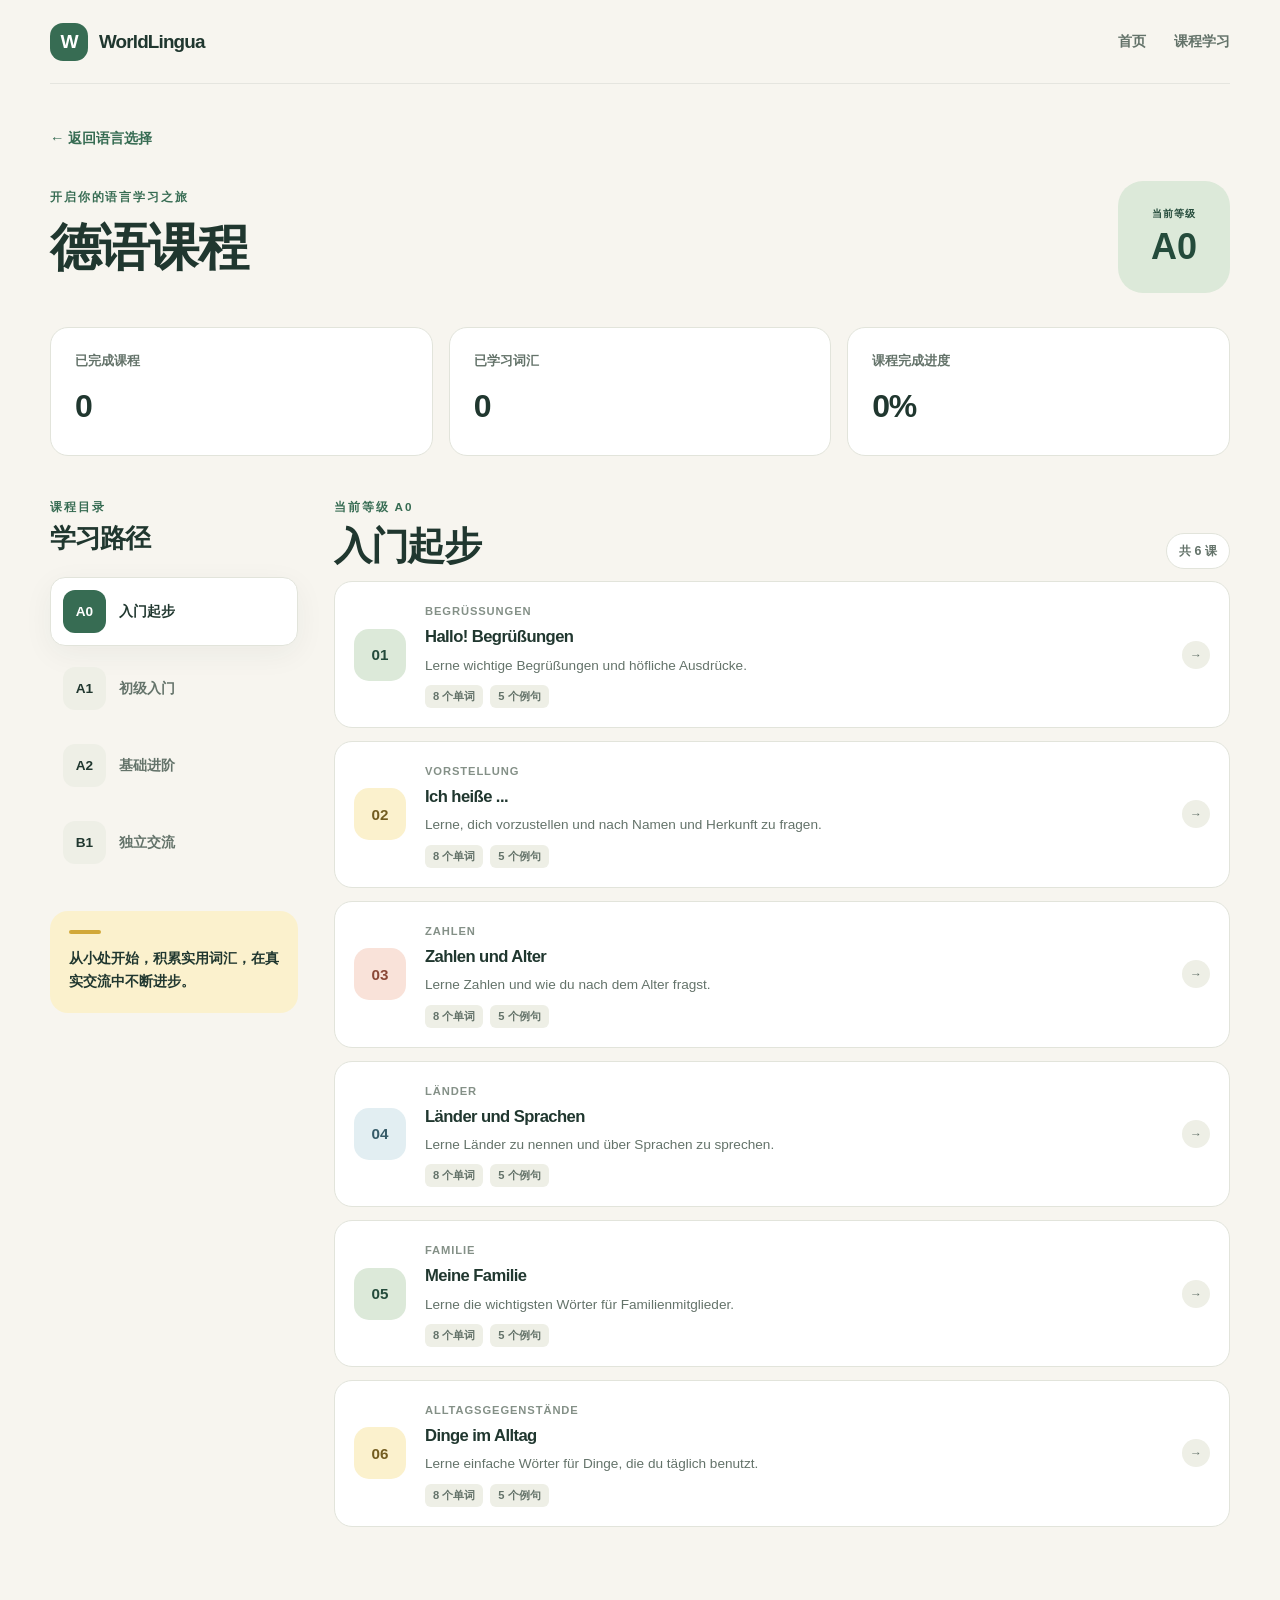
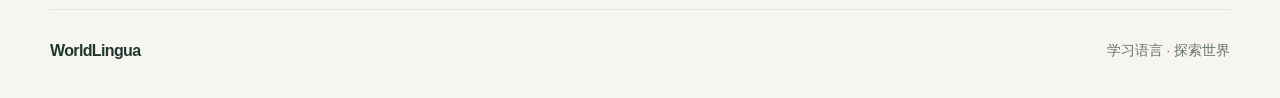
==== commit 753c3484: "Remove introductory text and update footer message" ====
--- a/learn.html
+++ b/learn.html
@@ -1,4 +1,3 @@
-
 <!DOCTYPE html>
 <html lang="zh-CN">
 <head>
@@ -32,9 +31,6 @@
         <div>
           <p class="eyebrow">开启你的语言学习之旅</p>
           <h1 id="language-title">学习一门新语言</h1>
-          <p class="learn-intro" id="language-description">
-            从真实生活场景出发，一步一步提升语言能力。
-          </p>
         </div>
 
         <div class="level-indicator">
@@ -108,10 +104,6 @@
             <span class="lesson-total" id="lesson-total">课程列表</span>
           </div>
 
-          <p class="section-description" id="level-description">
-            从最常用的词汇和简单表达开始，练习你的第一段对话。
-          </p>
-
           <div id="lesson-list" class="lesson-list">
             <p class="loading-message">正在加载课程……</p>
           </div>
@@ -128,7 +120,6 @@
           <div class="workspace-heading">
             <p class="eyebrow" id="lesson-category">日常生活</p>
             <h2 id="lesson-title">课程标题</h2>
-            <p id="lesson-intro" class="section-description"></p>
           </div>
 
           <div class="lesson-step-tabs" id="lesson-step-tabs" aria-label="课程学习模块">
@@ -161,8 +152,7 @@
 
           <div class="lesson-completion">
             <div>
-              <h3>学完这一课了吗？</h3>
-              <p>完成课程后进行标记，方便追踪你的学习进度。</p>
+              <h3>完成本课</h3>
             </div>
             <button type="button" class="button button-primary" id="complete-lesson">
               标记为已完成
@@ -177,7 +167,7 @@
 
   <footer class="site-footer">
     <a class="footer-brand" href="index.html">WorldLingua</a>
-    <p>你的语言，你的世界。</p>
+    <p>学习语言 · 探索世界</p>
   </footer>
 
   <script src="languages/de.js"></script>
